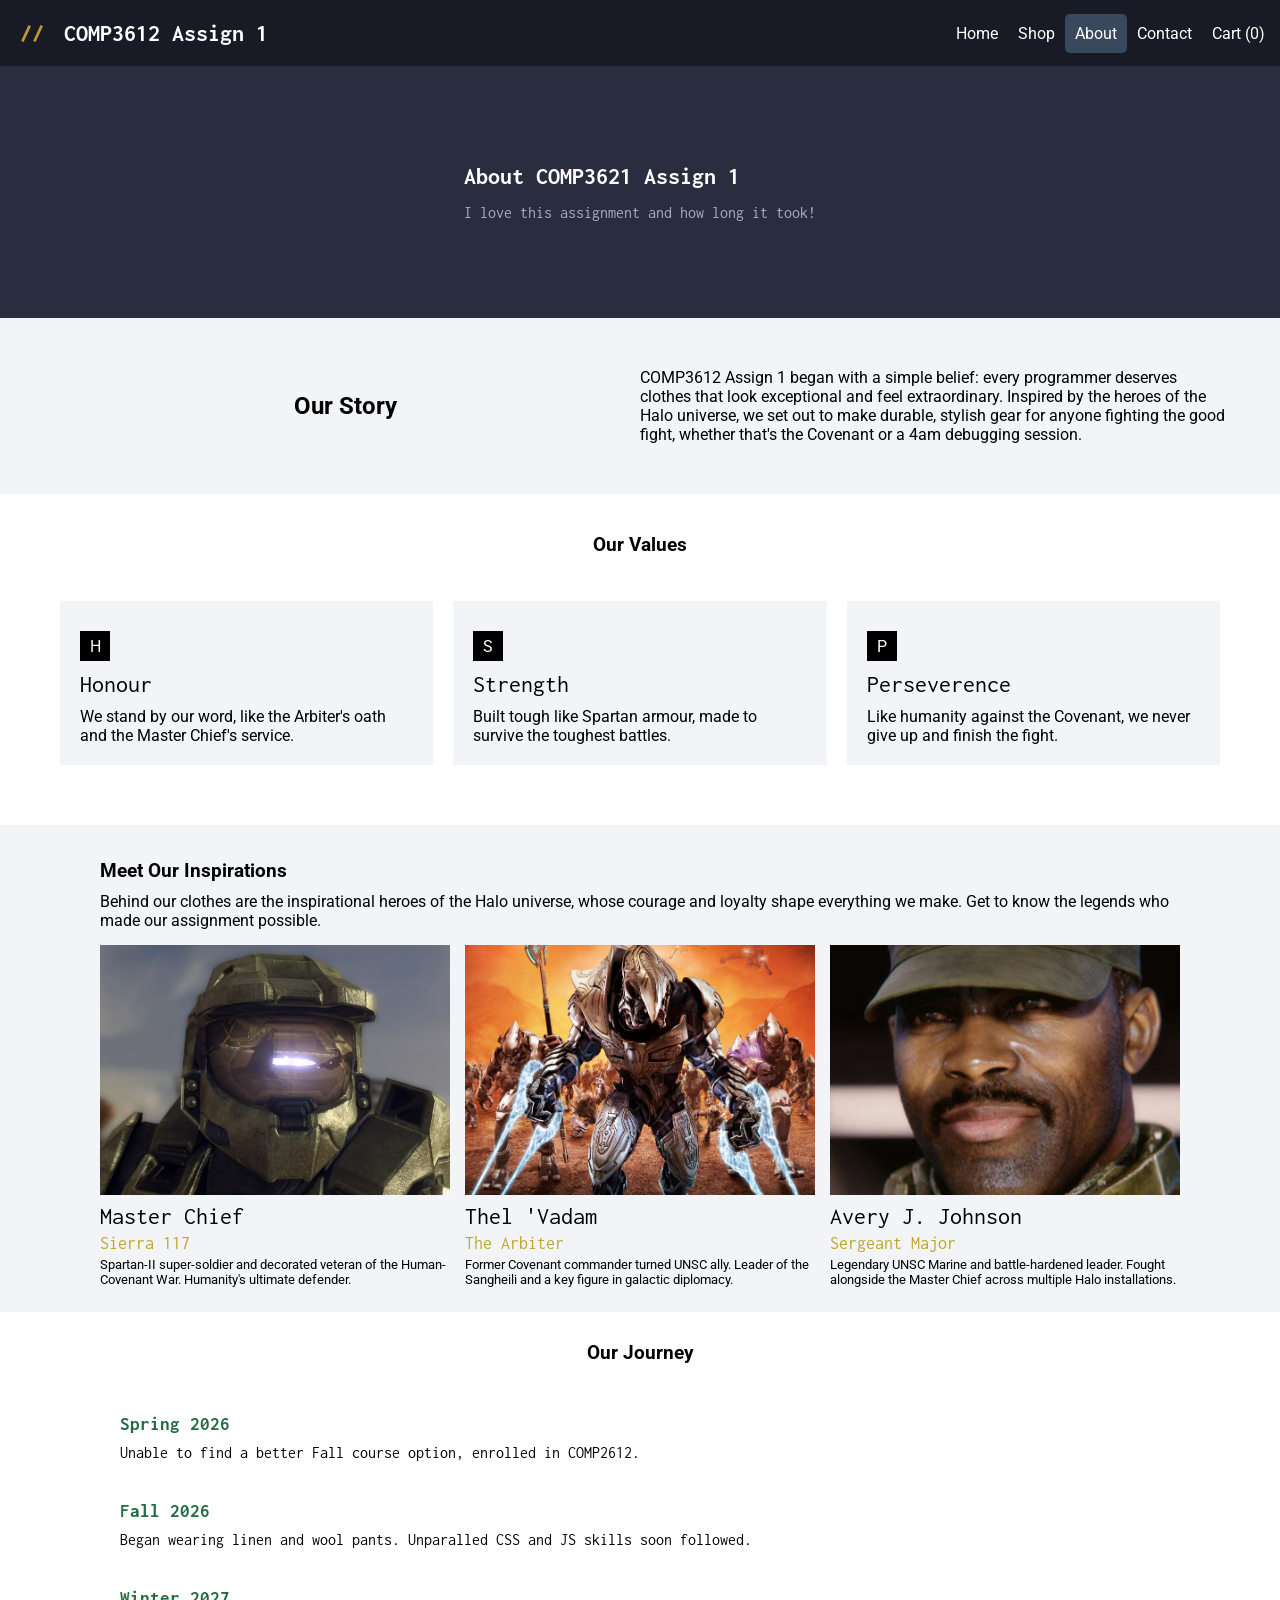
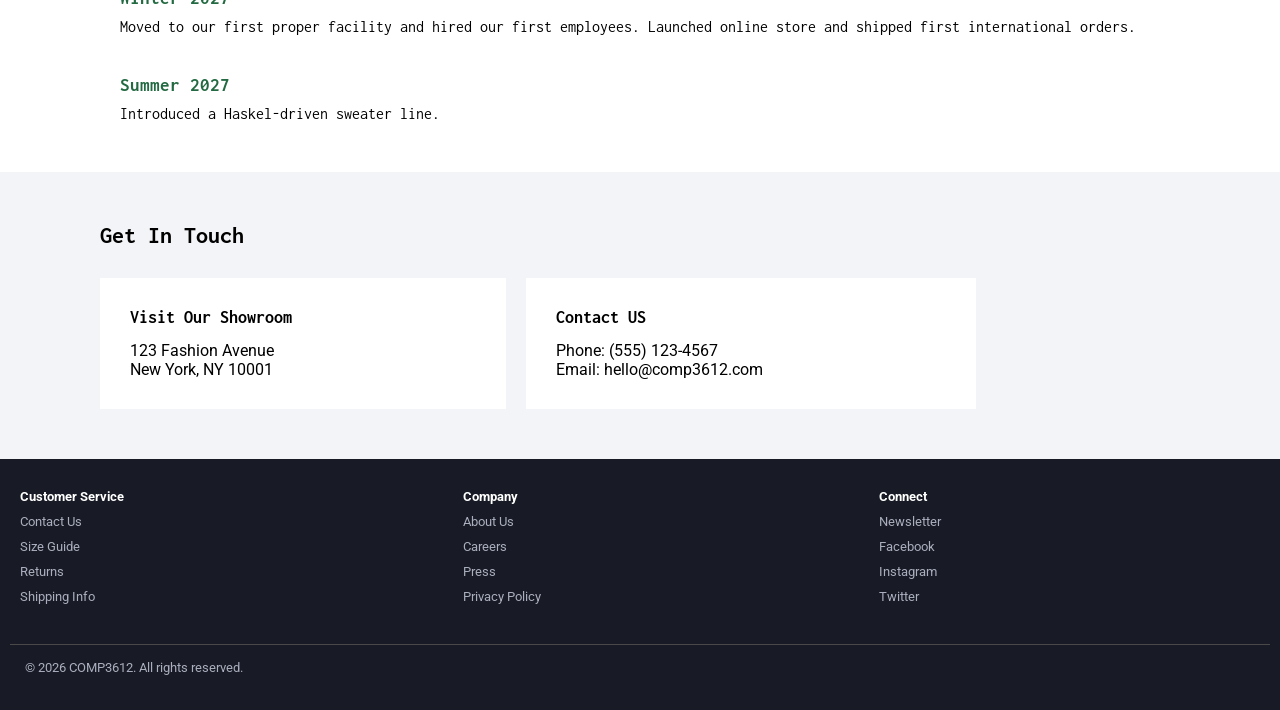
==== docs/about.html @ 527c04f2 "renamed folder to data" ====
<!DOCTYPE html>
<html>

<head>
    <title>Super Shirts</title>
    <link rel="stylesheet" href="style.css">
    <link rel="preconnect" href="https://fonts.googleapis.com">
    <link rel="preconnect" href="https://fonts.gstatic.com" crossorigin>
    <link href="https://fonts.googleapis.com/css2?family=Inconsolata:wght@200..900&family=Roboto:ital,wght@0,100..900;1,100..900&display=swap" rel="stylesheet">
</head>

<body>
    <nav>
        <div id="navTitle">
            <h1 id="navSlashes">//</h1>
            <h1>COMP3612 Assign 1</h1>
        </div>
        <div id="navLinks">
            <a class="navLink" href="index.html">Home</a>
            <a class="navLink" href="#">Shop</a>
            <a class="navLink active" href="about.html">About</a>
            <a class="navLink" href="#">Contact</a>
            <a class="navLink" href="#">Cart (0)</a>
        </div>
    </nav>

    <main>
        <section id="aboutHero">
            <div class="aboutContent">
                <h1>About COMP3621 Assign 1</h1>
                <p>I love this assignment and how long it took!</p>
            </div>
        </section>

        <section id="ourStory">
            <div>
                <h3>Our Story</h3>
            </div>
            <div>
                <p>COMP3612 Assign 1 began with a simple belief: every programmer deserves clothes that look exceptional and feel extraordinary. Inspired by the heroes of the Halo universe, we set out to make durable, stylish gear for anyone fighting the good fight, whether that's the Covenant or a 4am debugging session.</p>
            </div>
        </section>

        <section id="ourValues">
            <h3>Our Values</h3>
            <div id="valueCards">
                <div class="valueCard">
                    <div class="vCardLetter">H</div>
                    <div class="vCardTitle">Honour</div>
                    <div class="vCardDesc">We stand by our word, like the Arbiter's oath and the Master Chief's service.</div>
                </div>
                <div class="valueCard">
                    <div class="vCardLetter">S</div>
                    <div class="vCardTitle">Strength</div>
                    <div class="vCardDesc">Built tough like Spartan armour, made to survive the toughest battles.</div>
                </div>
                <div class="valueCard">
                    <div class="vCardLetter">P</div>
                    <div class="vCardTitle">Perseverence</div>
                    <div class="vCardDesc">Like humanity against the Covenant, we never give up and finish the fight.</div>
                </div>
            </div>
        </section>

        <section id="meetTeam">
            <div id="meetIntro">
                <h3>Meet Our Inspirations</h3>
                <p>Behind our clothes are the inspirational heroes of the Halo universe, whose courage and loyalty shape everything we make. Get to know the legends who made our assignment possible.</p>
            </div>
            <div id="meetPeople">
                <div class="people">
                    <img src="images/chief.png" alt="">
                    <div class="peopleName"><p>Master Chief</p></div>
                    <div class="peopleTitle"><p>Sierra 117</p></div>
                    <div class="peopleDesc"><p>Spartan-II super-soldier and decorated veteran of the Human-Covenant War. Humanity's ultimate defender.</p></div>
                </div>
            
            
                <div class="people">
                    <img src="images/arby.png" alt="">
                    <div class="peopleName"><p>Thel 'Vadam</p></div>
                    <div class="peopleTitle"><p>The Arbiter</p></div>
                    <div class="peopleDesc"><p>Former Covenant commander turned UNSC ally. Leader of the Sangheili and a key figure in galactic diplomacy.</p></div>
                </div>
            
            
                <div class="people">
                    <img src="images/johnson.png" alt="">
                    <div class="peopleName"><p>Avery J. Johnson</p></div>
                    <div class="peopleTitle"><p>Sergeant Major</p></div>
                    <div class="peopleDesc"><p>Legendary UNSC Marine and battle-hardened leader. Fought alongside the Master Chief across multiple Halo installations.</p></div>
                </div>
            </div>
        </section>

        <section id="ourJourney">
            <h3>Our Journey</h3>
            <div id="timeLine">
                <div class="timeEntry">
                    <h3>Spring 2026</h3>
                    <p>Unable to find a better Fall course option, enrolled in COMP2612.</p>
                </div>
                <div class="timeEntry">
                    <h3>Fall 2026</h3>
                    <p>Began wearing linen and wool pants. Unparalled CSS and JS skills soon followed.</p>
                </div>
                <div class="timeEntry">
                    <h3>Winter 2027</h3>
                    <p>Moved to our first proper facility and hired our first employees. Launched online store and shipped first international orders.</p>
                </div>
                <div class="timeEntry">
                    <h3>Summer 2027</h3>
                    <p>Introduced a Haskel-driven sweater line.</p>
                </div>
            </div>
        </section>

        <section id="getInTouch">
            <h2>Get In Touch</h2>
            <div id="contactCards">
                <div class="contactCard">
                    <h4>Visit Our Showroom</h4>
                    <p>123 Fashion Avenue</p>
                    <p>New York, NY 10001</p>
                </div>
                <div class="contactCard">
                    <h4>Contact US</h4>
                    <p>Phone: (555) 123-4567</p>
                    <p>Email: hello@comp3612.com</p>
                </div>
            </div>
        </section>

        

    </main>

    <footer>
        <div id="footerColumns">
            <div class="footerColumn">
                <p><strong>Customer Service</strong></p>
                <p>Contact Us</p>
                <p>Size Guide</p>
                <p>Returns</p>
                <p>Shipping Info</p>
            </div>
            <div class="footerColumn">
                <p><strong>Company</strong></p>
                <p>About Us</p>
                <p>Careers</p>
                <p>Press</p>
                <p>Privacy Policy</p>
            </div>
            <div class="footerColumn">
                <p><strong>Connect</strong></p>
                <p>Newsletter</p>
                <p>Facebook</p>
                <p>Instagram</p>
                <p>Twitter</p>
            </div>
        </div>
        <hr>
        <div id="footerCopywright">
            &copy 2026 COMP3612. All rights reserved.
        </div>
    </footer>

</body>

</html>
---- docs/style.css ----
* {
    margin: 0;
    padding: 0;
}

body {
    background-color: white;
    display: flex;
    flex-direction: column;
    font-family: 'Roboto', sans-serif;
}

nav {
    background-color: rgb(24, 27, 38);
    color: white;
    display: flex;
    flex-direction: row;
    justify-content: space-between;
    align-items: center;
}

#navTitle {
    display: flex;
    flex-direction: row;
    align-items: center;
    padding: 10px;
    font-family: 'Inconsolata', sans-serif;
}

#navTitle h1 {
    padding: 10px;
}

#navSlashes {
    color: rgb(196 150 42);
}

#navLinks {
    display: flex;
    flex-direction: row;
    padding: 5px;
    border: 1px;
    
    cursor: pointer;
}

.navLink {
    padding: 10px;
    text-decoration: none;
    color: white;
    border-radius: 5px;
}

.navLink:hover {
    background-color: rgb(58, 72, 93);
}
nav a.active {
   background-color: rgb(58, 72, 93); 
}

#heroText {
    align-content: center;
    
}

#heroCard {
    display: flex;
    min-height: 28vh;
    background-color: rgb(41 45 63);
    color: white;
    justify-content: center;
    padding: 2rem 0;
    box-sizing: border-box;
    align-items: center;
}

#heroDetails {
    display: flex;
    flex-direction: column;
}
#heroText{
    margin: 10px 0px;
    color: rgb(170 174 190);
}

#heroCard button {
    padding: 10px;
    margin: 5px 0px;
    background-color: rgb(206 166 61);
    border: none;
    border-radius: 5%;
}
#heroCard button:hover{
    background-color: white;
    cursor: pointer;
}

#featuredProducts {
    background-color: rgb(243 244 247);
    min-height: 40vh;
    display: flex;
    flex-direction: column;
    padding: 15px;
}

#featuredProducts h3 {
    margin:  10px 0;
}
#featuredProductsContainer {
    /* display: flex;
    flex-direction: row;
    justify-content: space-around; */
    display: grid;
    grid-template-columns: auto auto auto auto;
}

.featProdCard{
    border: solid rgb(227 229 234) 1px;
    display: flex;
    flex-direction: column;
    min-height: 20vh;
    margin: 5px;
    border-top: green solid 3px;
}
.featProdCard:hover{
    border: solid black 1px;
    border-top: solid rgb(206 166 61) 3px;
}
.cardImage {
    display: flex;
    min-width: 80%;
}

.featProdCard div img {
    width: 90%;
    margin: 60px 40px;
}

.featProdCard div {
    display: flex;
    justify-content: center;
}

.featProdCardDetails{
    background-color: white;
    display: flex;
    flex-direction: column;
    padding: 10px;
    font-size: smaller;
}

.featProdCardDetails button {
    padding: 7px ;
    margin: 7px;
    background-color: white;
    border: solid black 1px;
}
.featProdCardDetails a {
    text-decoration: none;
    color: inherit;
}
.featProdCardDetails button:hover{
    background-color: black;
    color: white;
    cursor: pointer;
}
.featProdTitle{
    margin: 5px;
}
.featProdPrice{
    margin: 5px;
    font-family: 'Inconsolata';
}
#elevatorPitch {
    padding: 15px;
    min-height: 20vh;
    display: flex;
    flex-direction: row;
    justify-content: flex-start;
}
#elevatorPitch h3{
    margin: 25px 0;
}
#elevatorPitch p{
    margin: 15px 0;
    color: rgb(127, 128, 134);
    font-size: small;    
}
#pitchContent {
    width: 50%;
    text-align: left;
}


footer {
    background-color: rgb(24 27 37);
    color: rgb(170 174 190);
    font-size: small;
    padding: 20px 10px;
}
footer hr {
    border: none;
    border-top: 1px solid rgb(74, 72, 72);
    margin-top: 30px;
}

#footerColumns {
    display: grid;
    grid-template-columns: auto auto auto;
}

#footerColumns strong {
    color: white;

}
#footerColumns p {
    margin: 10px;
    cursor: pointer;
    width: fit-content;
}
#footerCopywright{
    margin: 15px;
}

#getInTouch{
    background-color: rgb(243 244 247);
    padding: 50px 100px;
}

#getInTouch h2 {
    font-family: 'Inconsolata';

}
#contactCards{
    display: grid;
    grid-template-columns: auto auto auto;
}
.contactCard{
    background-color: white;
    padding: 30px;
    margin-right: 20px;
    margin-top: 30px;
}
.contactCard h4 {
    margin-bottom: 15px;
    font-family: 'Inconsolata';
    font-size: large;
}

#ourJourney{
    display: flex;
    justify-content: center;
    flex-direction: column;
    margin-top: 30px;
}
#ourJourney > h3{
    text-align: center;
}
#timeLine{
    display: flex;
    flex-direction: column;
    font-family: 'Inconsolata';
    margin: 30px 100px;   
    
}
#timeLine h3{
    color: rgb(35, 106, 66);
}
.timeEntry{
    display: flex;
    flex-direction: column;
    margin: 20px;
}
.timeEntry h3{
    margin-bottom: 10px;
}
#meetTeam{
    background-color: rgb(243 244 247);
    padding: 20px 100px;
}
#meetPeople{
    display: grid;
    grid-template-columns: repeat(3, 1fr);
    gap: 15px;
}
.people img {
    width: 100%;
    height: 250px;
    object-fit: cover;
}
.people{
    font-size: small;
}
.peopleTitle{
    font-family: 'Inconsolata';
    font-size: large;
    color: rgb(190, 167, 40);
    margin: 5px 0;
}
.peopleName{
    font-family: 'Inconsolata';
    font-size: x-large;
    margin: 5px 0;
}
.peopleDesc{
    margin: 5px 0;
}
#meetIntro{
    margin: 15px 0;
}
#meetIntro h3 {
    margin: 10px 0;
}
#meetIntro p {
    margin: 10px 0;
}


#ourValues{
    display: flex;
    flex-direction: column;
    background-color: white;
    margin: 40px;
}
#ourValues>h3{
    text-align: center;
}
#valueCards{
    display: grid;
    grid-template-columns: repeat(3, 1fr);   
    padding: 20px;
    gap: 20px;
    margin-top: 25px;
}
.valueCard{
    padding: 20px;
    background-color: rgb(243 244 247);
}
.vCardLetter{
    background-color: black;
    color: white;
    width: 30px;
    height: 30px;
    display: flex;
    justify-content: center;
    align-items: center;
    margin: 10px 0;
}
.vCardTitle{
    font-family: 'Inconsolata';
    font-size: x-large;
    margin: 10px 0;
}


#ourStory{
    background-color: rgb(243 244 247);;
    display: grid;
    grid-template-columns: repeat(2 , 1fr);
    padding: 50px;
    place-items: center;
}
#ourStory h3 {
    font-size: x-large;
}
#aboutHero {
    display: grid;
    place-items: center;
    min-height: 28vh;
    background-color: rgb(41 45 63);
    color: white;
    font-family: 'Inconsolata';
}
.aboutContent p {
    color: rgb(170 174 190);
    margin-top: 15px;
}



#breadCrumb{
    margin-left: 40px;
    font-family: 'Inconsolata';
    background-color: white;
    margin-top: 15px;
    margin-bottom: 15px;
}
#productPage{
    padding-top: 40px;
    padding-left: 60px;
    padding-right: 60px;
    background-color: rgb(244 244 247);
}
#product{
    display: grid;
    grid-template-columns: 1fr 1fr;
    gap: 30px;
}
#prodTitle{
    margin-bottom: 10px;
}
#prodDisplay > img {
    width: 100%;
}
#underImages {
    display: grid;
    grid-template-columns: 1fr 1fr 1fr;
    place-content: center;
    gap: 10px;
    margin-top: 5px;
    margin-bottom: 5px;
}
#underImages img{
    width: 100%;
    cursor: pointer;
}


/* FROM GOOGLE GEMINI PROMPT: "how to make stars in css" */
.star {
  width: 100px;
  /* Stars are slightly wider than they are tall (~1 to 1.07 ratio) */
  aspect-ratio: 1 / 1.07; 
  background-color: rgb(217 174 64);
  
  /* X Y coordinates for the 5 points and 5 inner corners */
  clip-path: polygon(
    50% 0%, 
    63% 38%, 
    100% 38%, 
    69% 59%, 
    82% 100%, 
    50% 75%, 
    18% 100%, 
    31% 59%, 
    0% 38%, 
    37% 38%
  ); 
}
#stars{
    display: flex;
    width: 60px;
    color: rgb(217 174 64);
    /* margin-top: 10px; */
}
#rating{
    display: flex;
    color:rgb(217 174 64);
    align-items: center;
    
}
#rating p {
    font-size: small;
    margin-left: 5px;
    /* margin-top: 10px; */
}
#prodPrice {
    font-family: 'Inconsolata';
    margin: 20px 0;
}
#prodDesc{
    font-size: smaller;
    color: rgb(137 136 142);
}
#prodSizes{
    margin: 15px 0;
}
#sizeOptions{
    display: flex;
    margin: 10px 0;
}
.sizeOption{
    margin-right: 7px;
    border: solid rgb(137 136 142) 1px;
    padding: 9px;
    font-size: x-small;
    cursor: pointer;
    color: rgb(127, 128, 134);
}
.sizeOption:hover{
    color: white;
    background-color: black;
}
#prodColours{
    margin-top: 10px;
}
#prodColours h5{
    display: flex;
}
#colourOptions{
    display: flex;
    margin: 10px 0;

}
.colourOption{
    width: 30px;
    height: 30px;
    border-radius: 50%;
    margin-right: 10px;
    cursor: pointer;
    border: solid rgb(244 244 247) 1px;
}
.colourOption:hover{
    border: solid black 1px;
}

#colour1 { 
    background-color: rgb(235 233 224); 
}
#colour2 {
     background-color: rgb(60 64 72); 
}
#colour3 {
     background-color: rgb(28 38 72);
}
#colour4 {
     background-color: rgb(196 100 40);
}

#quantity{
    margin-top: 5px;
}
#quantityBox{
    background-color: white;
    width: 80px;
    border: solid 1px rgb(244 244 247) ;
    margin: 10px 0;
}
#quantityBox p {
    padding: 3px;
    margin-left: 5px;
    font-family: 'Inconsolata';
}
#prodButtons{
    margin-top: 5px;
}
#prodCart{
    background-color: rgb(205 168 61);
    color: black;
    border: none;
    padding: 10px;
    margin-right: 10px;
    border-radius: 5%;
    cursor: pointer;
}
#prodCart:hover{
    background-color: black;
    color: rgb(205 168 61);
}
#prodWish{
    background-color: rgb(244 244 247);
    color: black;
    border: solid black 1px;
    padding: 10px;
    margin-right: 10px;
    border-radius: 5%;
    cursor: pointer;
}
#prodWish:hover{
    color: rgb(244 244 247);
    background-color: black;
}
#productPage hr {
    border: none;
    border-top: 1px solid rgb(200 201 205);
    margin-top: 20px;
}
#prodTabs{
    display: flex;
    margin-bottom: 15px;
    margin-top: 20px;
    border-bottom: solid rgb(200 201 205) 1px;   
}
#prodTabs p {
    margin-right: 15px;
    cursor: pointer;
}
#prodDetailGrid{
    display: grid;
    grid-template-columns: 1fr 1fr;
}
#prodDetails h3{
    margin: 20px 0;
}
#prodDetails> p{
    color: rgb(127, 128, 134);
    text-align: justify;
}
#desc{
    padding-bottom: 10px;
    border-bottom: solid rgb(205 168 61);
}

#keyFeatures{
    margin: 40px 0;
}
#featureBox{
    font-size: small;
    padding: 10px;
    margin-bottom: 20px;
}
#featureBox hr{
    margin-bottom: 18px;
}
.feature{
    font-family: 'Inconsolata';
    display: grid;
    grid-template-columns: 1fr 1fr;
    text-align: left;
}
.feature p {
   font-size: small; 
}
.reviewDate{
    margin-left: auto;
    font-family: 'Inconsolata';
}
.reviewDesc {
    padding-right: 300px;
}
.reviewTitle{
    display: flex;
    align-items: center;
    margin-bottom: 15px;
    margin-top: 10px;
}
.reviewTitle h4 {
    margin-right: 15px;
}
#custyReviews{
    margin-top: 20px;
    padding-bottom: 40px;
}
#custyReviews h3{
    margin: 15px 0;
}

/*FROM GOOGLE GEMINI prompt: "make me css empty stars" */
.star-empty {
  width: 100px;
  aspect-ratio: 1 / 1.07;
  background-color: rgb(217 174 64);
  
  /* Adjusted inner coordinates (moved closer to the center) to make the star walls thicker */
  clip-path: polygon(
    50% 0%, 63% 38%, 100% 38%, 69% 59%, 82% 100%, 50% 75%, 18% 100%, 31% 59%, 0% 38%, 37% 38%,
    50% 0%, 
    39% 46%, 15% 46%, 37% 62%, 29% 88%, 50% 70%, 71% 88%, 63% 62%, 85% 46%, 61% 46%, 50% 21%
  );
}
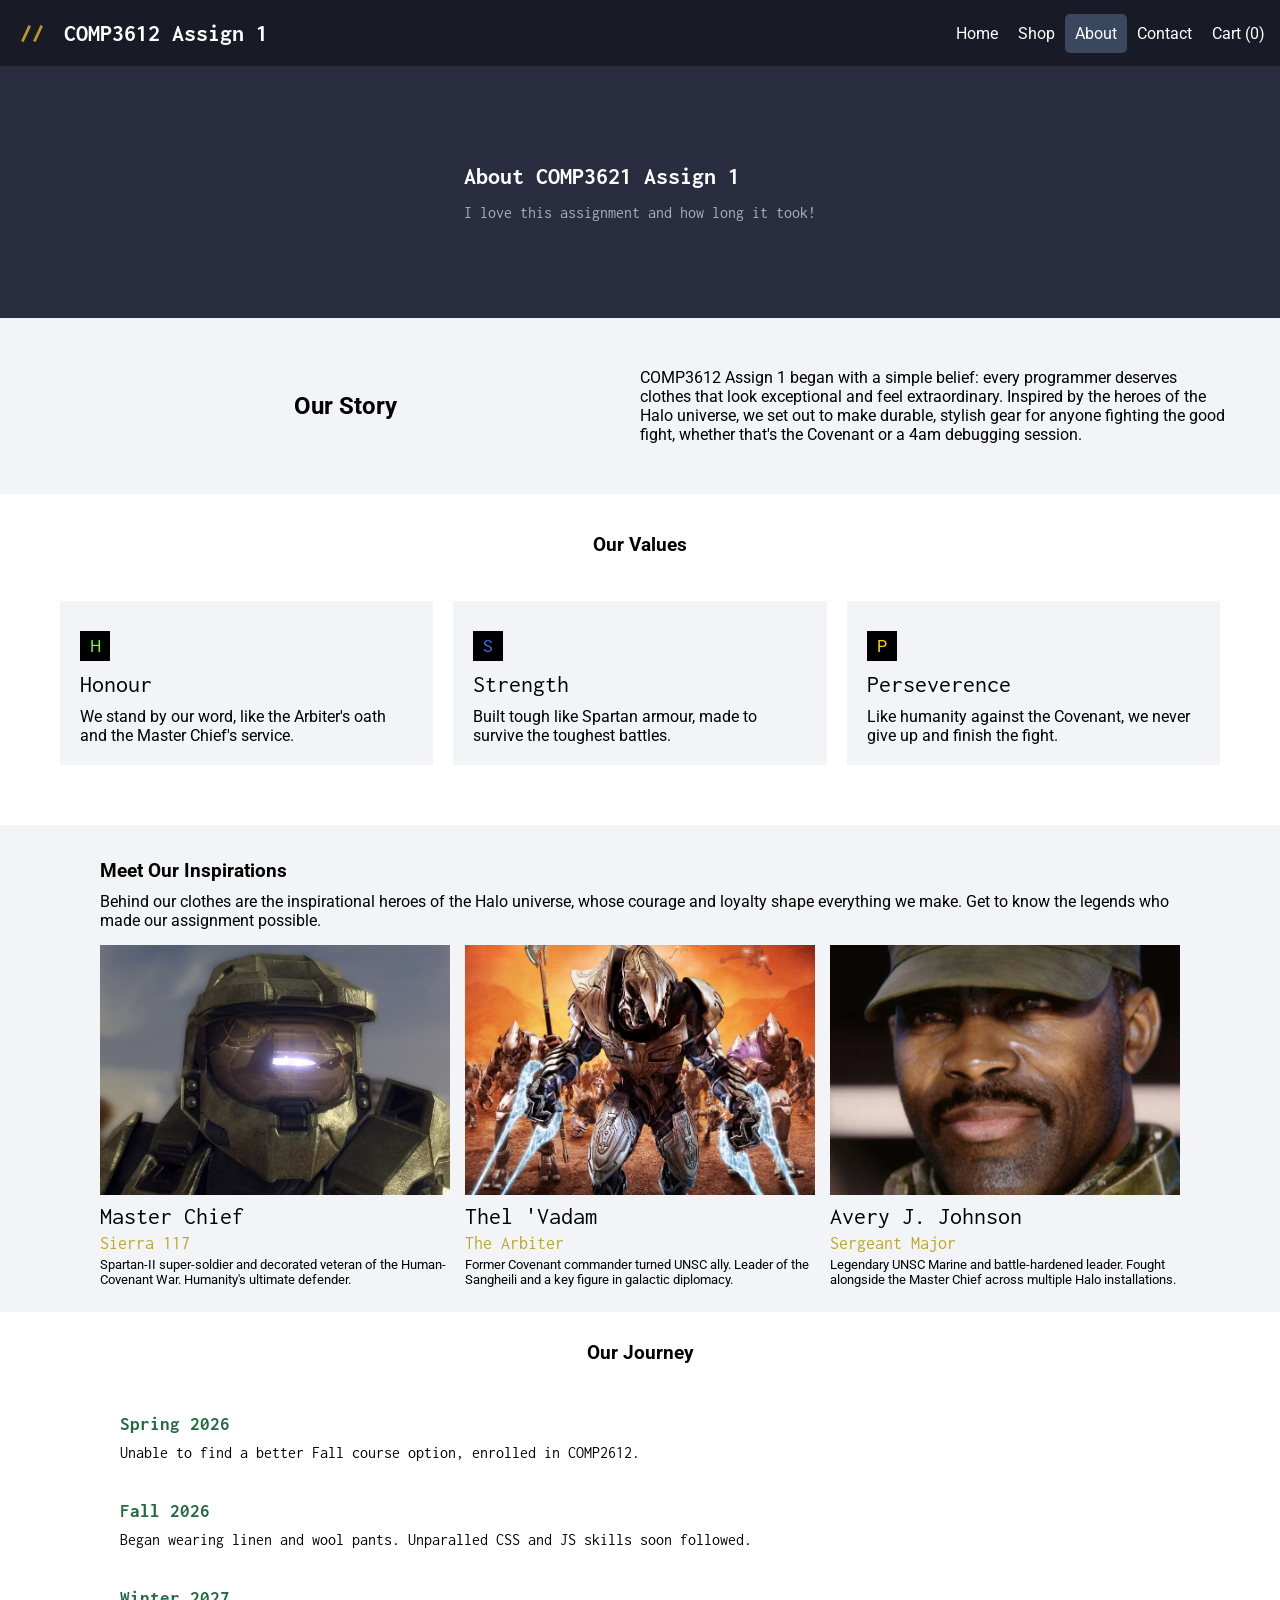
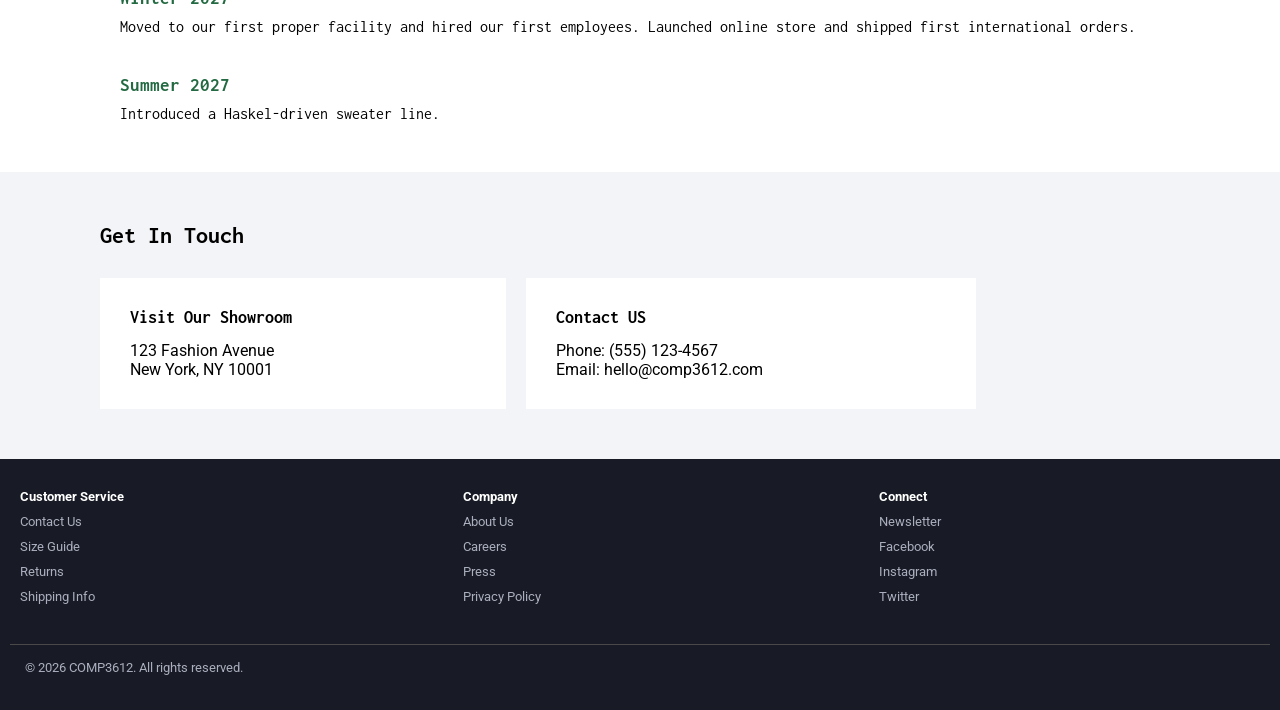
==== commit d1233e86: "changed value letter colours" ====
--- a/docs/about.html
+++ b/docs/about.html
@@ -45,17 +45,17 @@
             <h3>Our Values</h3>
             <div id="valueCards">
                 <div class="valueCard">
-                    <div class="vCardLetter">H</div>
+                    <div class="vCardLetter" id="valueLetter1">H</div>
                     <div class="vCardTitle">Honour</div>
                     <div class="vCardDesc">We stand by our word, like the Arbiter's oath and the Master Chief's service.</div>
                 </div>
                 <div class="valueCard">
-                    <div class="vCardLetter">S</div>
+                    <div class="vCardLetter" id="valueLetter2">S</div>
                     <div class="vCardTitle">Strength</div>
                     <div class="vCardDesc">Built tough like Spartan armour, made to survive the toughest battles.</div>
                 </div>
                 <div class="valueCard">
-                    <div class="vCardLetter">P</div>
+                    <div class="vCardLetter" id="valueLetter3">P</div>
                     <div class="vCardTitle">Perseverence</div>
                     <div class="vCardDesc">Like humanity against the Covenant, we never give up and finish the fight.</div>
                 </div>
--- a/docs/style.css
+++ b/docs/style.css
@@ -345,6 +345,15 @@
     justify-content: center;
     align-items: center;
     margin: 10px 0;
+}
+#valueLetter1{
+    color: chartreuse;
+}
+#valueLetter2{
+    color: royalblue;
+}
+#valueLetter3{
+    color: gold;
 }
 .vCardTitle{
     font-family: 'Inconsolata';
